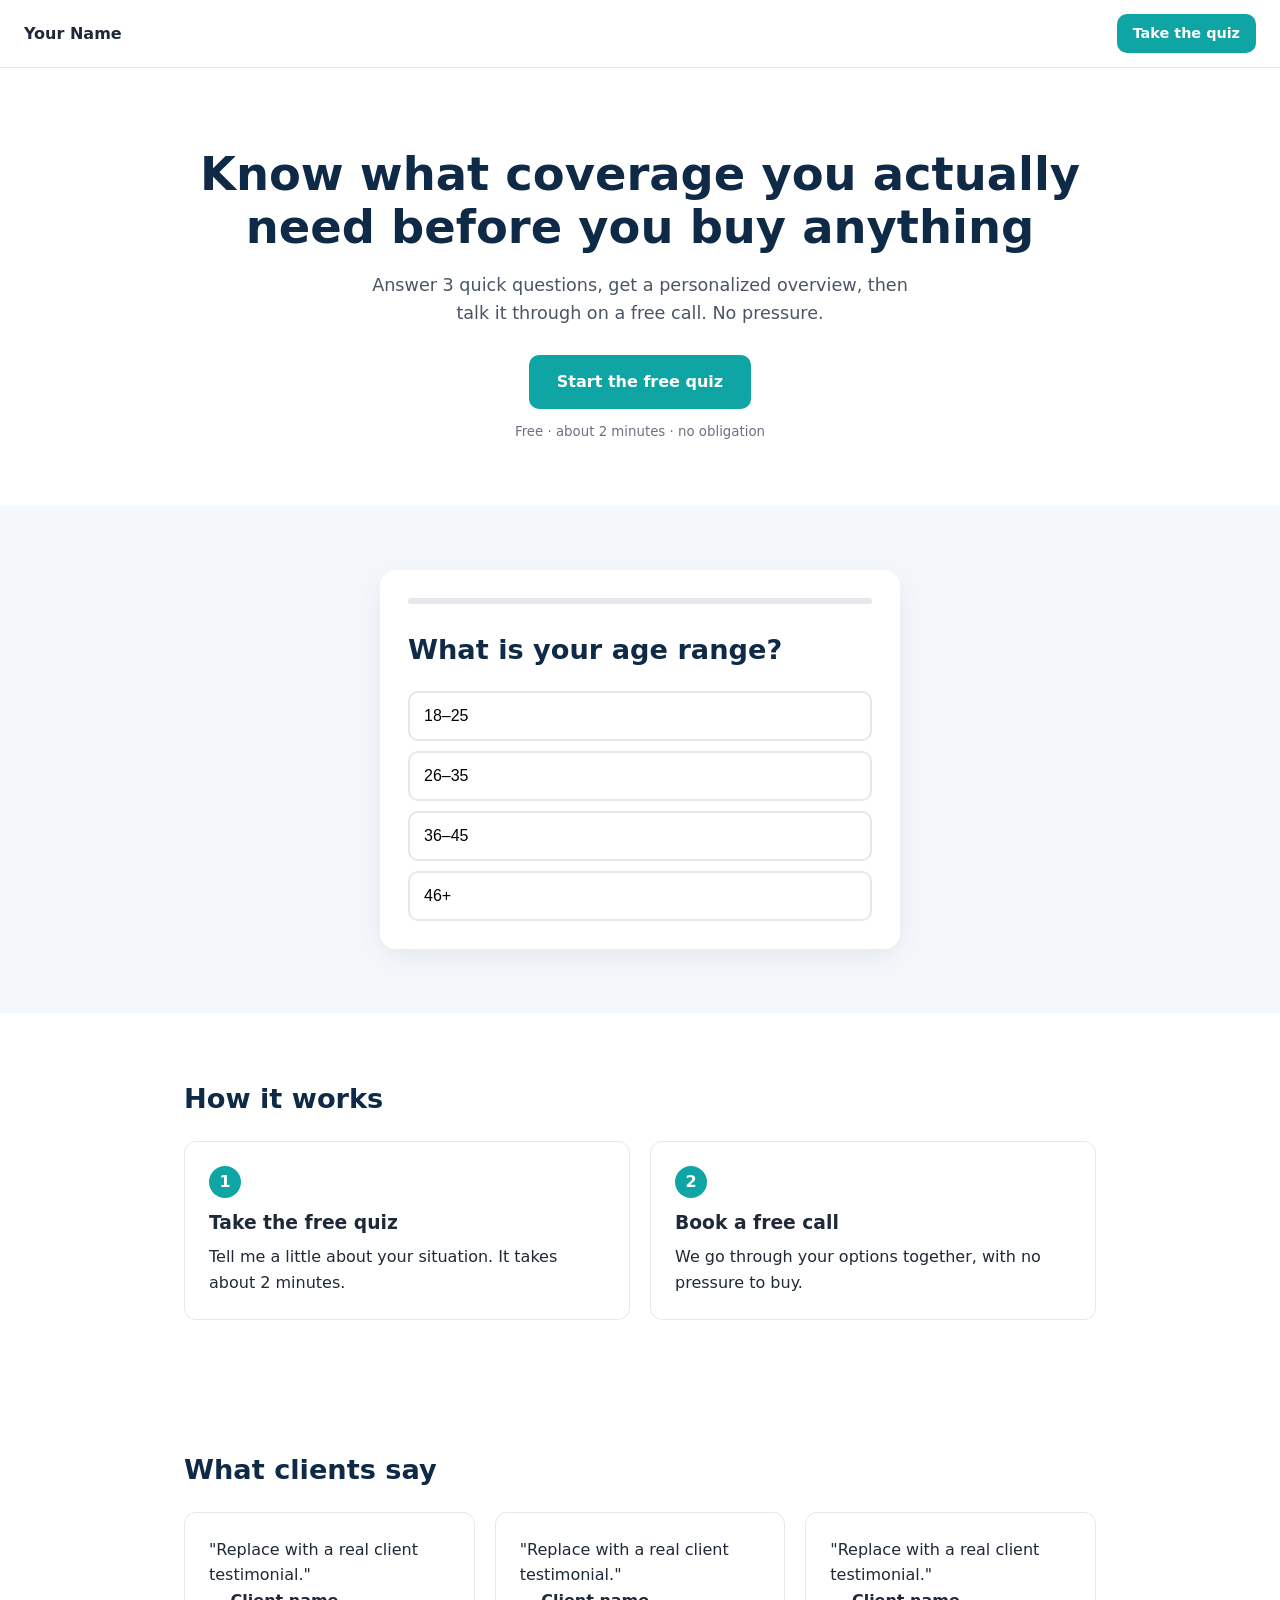
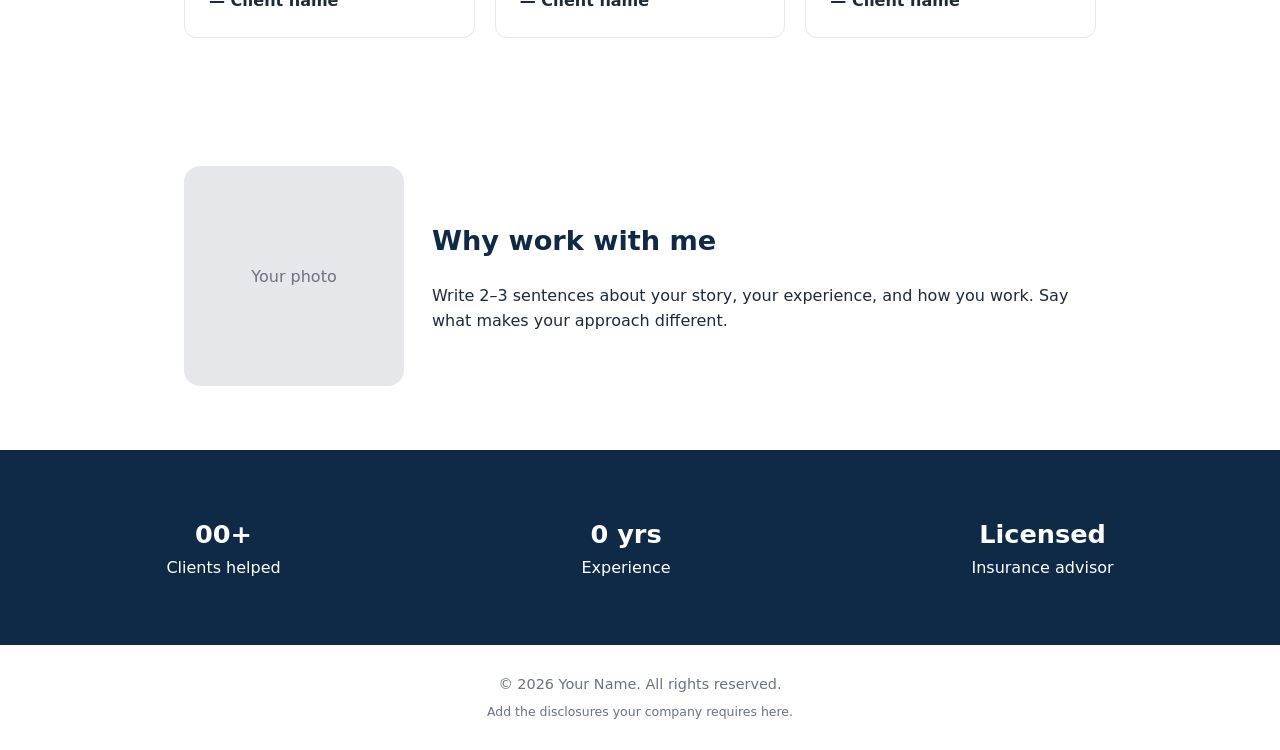
==== index.html @ 876166f5 "Add files via upload" ====
<!DOCTYPE html>
<html lang="en">
<head>
  <meta charset="UTF-8">
  <meta name="viewport" content="width=device-width, initial-scale=1">
  <title>Free Coverage Check | Your Name</title>
  <meta name="description" content="Take a 2-minute quiz, get a personalized overview, then talk it through on a free call.">
  <link rel="stylesheet" href="style.css">
</head>
<body>
  <header class="nav">
    <strong>Your Name</strong>
    <a class="btn small" href="#quiz">Take the quiz</a>
  </header>

  <section class="hero">
    <h1>Know what coverage you actually need before you buy anything</h1>
    <p>Answer 3 quick questions, get a personalized overview, then talk it through on a free call. No pressure.</p>
    <a class="btn" href="#quiz">Start the free quiz</a>
    <small>Free · about 2 minutes · no obligation</small>
  </section>

  <section id="quiz" class="quiz">
    <div class="quiz-card">
      <div class="progress"><div id="bar"></div></div>

      <div class="step active" data-step="1">
        <h2>What is your age range?</h2>
        <div class="options" data-key="age">
          <button type="button">18–25</button>
          <button type="button">26–35</button>
          <button type="button">36–45</button>
          <button type="button">46+</button>
        </div>
      </div>

      <div class="step" data-step="2">
        <h2>What matters most to you right now?</h2>
        <div class="options" data-key="priority">
          <button type="button">Protecting my family</button>
          <button type="button">Health and critical illness</button>
          <button type="button">Savings and future goals</button>
          <button type="button">Not sure yet</button>
        </div>
        <button type="button" class="link back">← Back</button>
      </div>

      <div class="step" data-step="3">
        <h2>What monthly budget feels comfortable?</h2>
        <div class="options" data-key="budget">
          <button type="button">Below ₱2,000</button>
          <button type="button">₱2,000 – ₱5,000</button>
          <button type="button">₱5,000 – ₱10,000</button>
          <button type="button">Above ₱10,000</button>
        </div>
        <button type="button" class="link back">← Back</button>
      </div>

      <div class="step" data-step="4">
        <h2>Where should I send your overview?</h2>
        <form id="lead-form">
          <input type="text" name="name" placeholder="Full name" required>
          <input type="email" name="email" placeholder="Email" required>
          <input type="tel" name="phone" placeholder="Mobile number">
          <input type="text" name="website" class="hp" tabindex="-1" autocomplete="off" aria-hidden="true">
          <label class="check">
            <input type="checkbox" name="consent" required>
            <span>I agree to be contacted and to the <a href="privacy.html">Privacy Policy</a>.</span>
          </label>
          <button type="submit" class="btn">Get my overview</button>
          <p id="form-status" role="status"></p>
        </form>
        <button type="button" class="link back">← Back</button>
      </div>

      <div class="step" data-step="5">
        <h2>Thank you!</h2>
        <p>I'll be in touch shortly. Want to go through your results together?</p>
        <a id="book-link" class="btn" href="#">Book a free call</a>
      </div>
    </div>
  </section>

  <section class="how">
    <h2>How it works</h2>
    <div class="cards two">
      <div class="card"><span class="num">1</span><h3>Take the free quiz</h3><p>Tell me a little about your situation. It takes about 2 minutes.</p></div>
      <div class="card"><span class="num">2</span><h3>Book a free call</h3><p>We go through your options together, with no pressure to buy.</p></div>
    </div>
  </section>

  <section class="proof">
    <h2>What clients say</h2>
    <div class="cards">
      <div class="card"><p>"Replace with a real client testimonial."</p><strong>— Client name</strong></div>
      <div class="card"><p>"Replace with a real client testimonial."</p><strong>— Client name</strong></div>
      <div class="card"><p>"Replace with a real client testimonial."</p><strong>— Client name</strong></div>
    </div>
  </section>

  <section class="about">
    <div class="about-photo">Your photo</div>
    <div>
      <h2>Why work with me</h2>
      <p>Write 2–3 sentences about your story, your experience, and how you work. Say what makes your approach different.</p>
    </div>
  </section>

  <section class="stats">
    <div><strong>00+</strong><span>Clients helped</span></div>
    <div><strong>0 yrs</strong><span>Experience</span></div>
    <div><strong>Licensed</strong><span>Insurance advisor</span></div>
  </section>

  <footer>
    <p>© 2026 Your Name. All rights reserved.</p>
    <p class="fine">Add the disclosures your company requires here.</p>
  </footer>

  <script src="config.js"></script>
  <script src="script.js"></script>
</body>
</html>
---- style.css ----
:root { --navy: #0f2a47; --accent: #0ea5a4; --bg: #f5f8fb; --text: #1f2937; }
* { box-sizing: border-box; margin: 0; padding: 0; }
body { font-family: system-ui, sans-serif; color: var(--text); line-height: 1.6; }
section { padding: 64px 24px; max-width: 960px; margin: 0 auto; }
h1 { font-size: clamp(1.9rem, 5vw, 2.9rem); line-height: 1.15; color: var(--navy); }
h2 { font-size: 1.7rem; color: var(--navy); margin-bottom: 20px; }

.nav { display: flex; justify-content: space-between; align-items: center;
       padding: 14px 24px; border-bottom: 1px solid #e5e7eb; }

.btn { display: inline-block; background: var(--accent); color: #fff; border: 0;
       padding: 14px 28px; border-radius: 10px; font-size: 1rem; font-weight: 600;
       text-decoration: none; cursor: pointer; }
.btn:hover { filter: brightness(0.92); }
.btn:disabled { opacity: .6; cursor: wait; }
.btn.small { padding: 8px 16px; font-size: .9rem; }

.hero { text-align: center; padding-top: 80px; }
.hero p { margin: 16px auto 28px; max-width: 560px; font-size: 1.1rem; color: #4b5563; }
.hero small { display: block; margin-top: 12px; color: #6b7280; }

.quiz { max-width: none; background: var(--bg); }
.quiz-card { max-width: 520px; margin: 0 auto; background: #fff; padding: 28px;
             border-radius: 16px; box-shadow: 0 8px 30px rgba(15,42,71,.08); }
.progress { height: 6px; background: #e5e7eb; border-radius: 99px; margin-bottom: 24px; overflow: hidden; }
#bar { height: 100%; width: 0; background: var(--accent); transition: width .3s; }
.step { display: none; }
.step.active { display: block; }
.options { display: grid; gap: 10px; margin-top: 8px; }
.options button { padding: 14px; border: 2px solid #e5e7eb; background: #fff; border-radius: 10px;
                  font-size: 1rem; cursor: pointer; text-align: left; }
.options button:hover { border-color: var(--accent); }
.link { background: none; border: 0; color: #6b7280; margin-top: 16px; cursor: pointer; }

form { display: grid; gap: 12px; margin-top: 8px; }
input[type=text], input[type=email], input[type=tel] {
  padding: 13px; border: 1px solid #d1d5db; border-radius: 10px; font: inherit; }
.check { display: flex; gap: 8px; font-size: .88rem; color: #4b5563; }
.hp { position: absolute; left: -9999px; }
#form-status { text-align: center; color: #b91c1c; }

.cards { display: grid; gap: 20px; grid-template-columns: repeat(auto-fit, minmax(240px, 1fr)); }
.card { padding: 24px; border: 1px solid #e5e7eb; border-radius: 12px; }
.card h3 { margin-bottom: 6px; }
.num { display: inline-grid; place-items: center; width: 32px; height: 32px; border-radius: 50%;
       background: var(--accent); color: #fff; font-weight: 700; margin-bottom: 10px; }

.about { display: grid; gap: 28px; align-items: center; grid-template-columns: 220px 1fr; }
.about-photo { aspect-ratio: 1; background: #e5e7eb; border-radius: 16px; display: grid;
               place-items: center; color: #6b7280; }

.stats { display: flex; justify-content: space-around; gap: 16px; text-align: center; flex-wrap: wrap;
         background: var(--navy); color: #fff; max-width: none; }
.stats strong { display: block; font-size: 1.6rem; }

footer { text-align: center; padding: 28px 24px; color: #6b7280; font-size: .9rem; }
.fine { font-size: .78rem; margin-top: 6px; }

@media (max-width: 640px) { .about { grid-template-columns: 1fr; } }
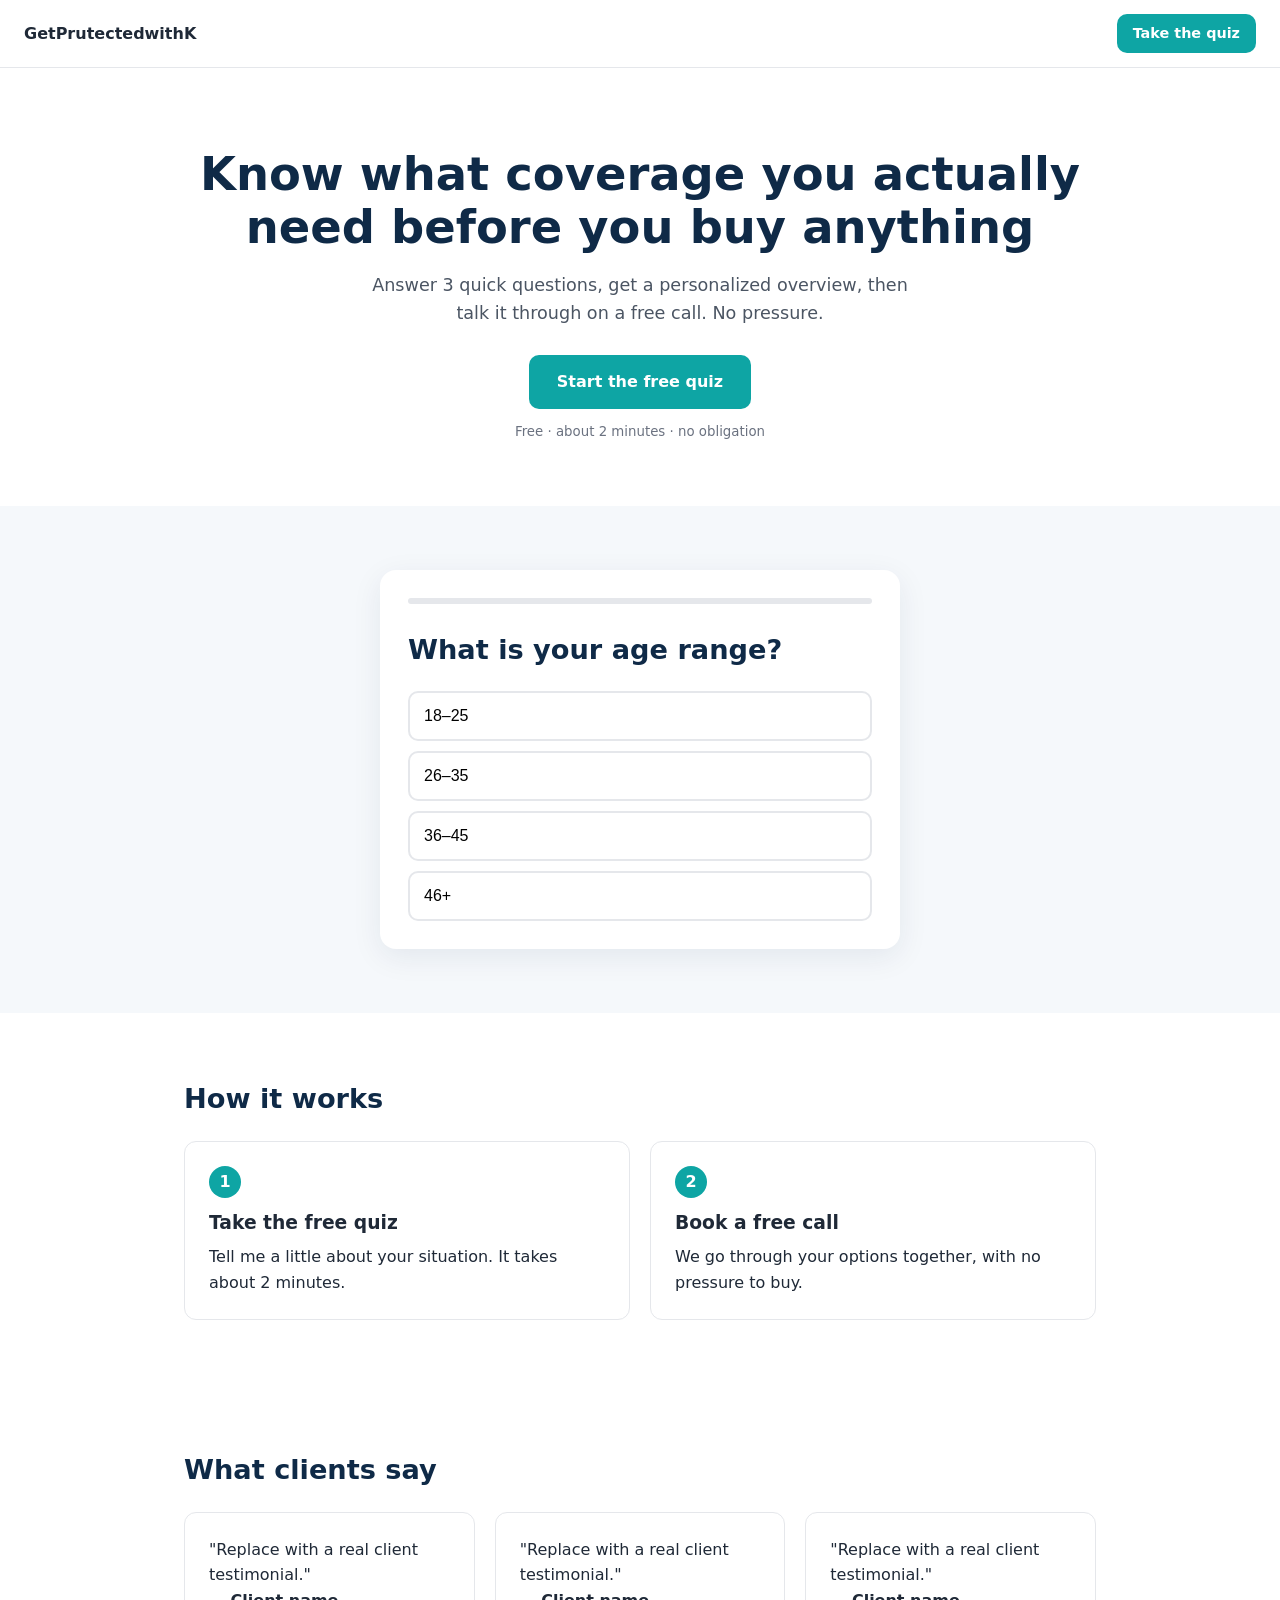
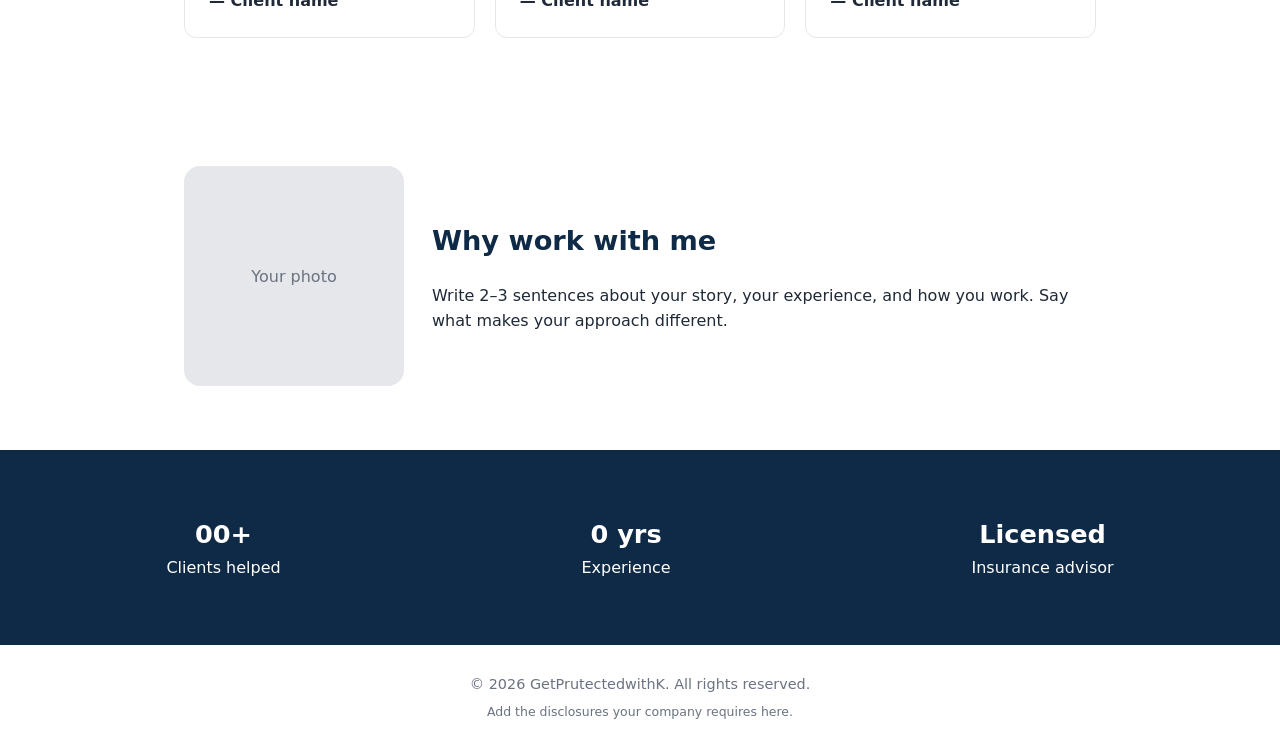
==== commit dff844f7: "Add files via upload" ====
--- a/index.html
+++ b/index.html
@@ -3,13 +3,13 @@
 <head>
   <meta charset="UTF-8">
   <meta name="viewport" content="width=device-width, initial-scale=1">
-  <title>Free Coverage Check | Your Name</title>
+  <title>Free Coverage Check | GetPrutectedwithK</title>
   <meta name="description" content="Take a 2-minute quiz, get a personalized overview, then talk it through on a free call.">
   <link rel="stylesheet" href="style.css">
 </head>
 <body>
   <header class="nav">
-    <strong>Your Name</strong>
+    <strong>GetPrutectedwithK</strong>
     <a class="btn small" href="#quiz">Take the quiz</a>
   </header>
 
@@ -113,7 +113,7 @@
   </section>
 
   <footer>
-    <p>© 2026 Your Name. All rights reserved.</p>
+    <p>© 2026 GetPrutectedwithK. All rights reserved.</p>
     <p class="fine">Add the disclosures your company requires here.</p>
   </footer>
 
